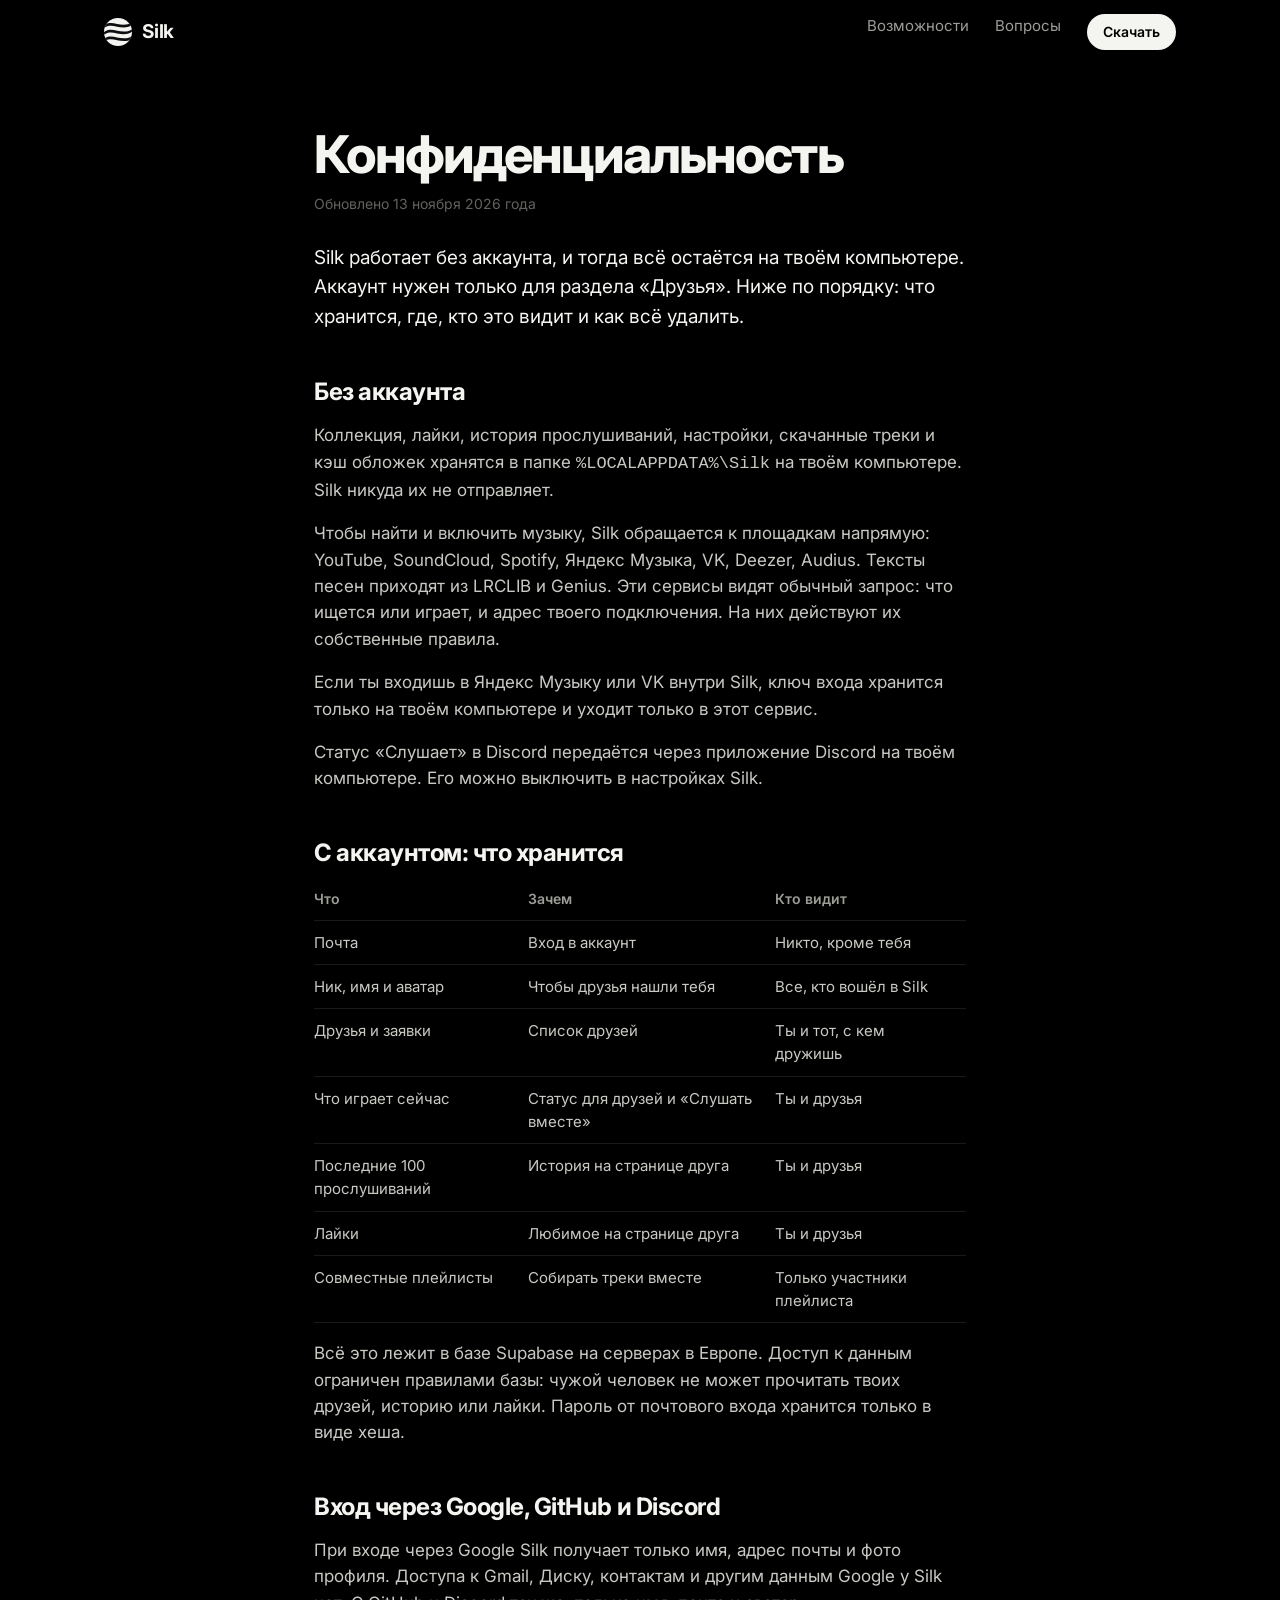
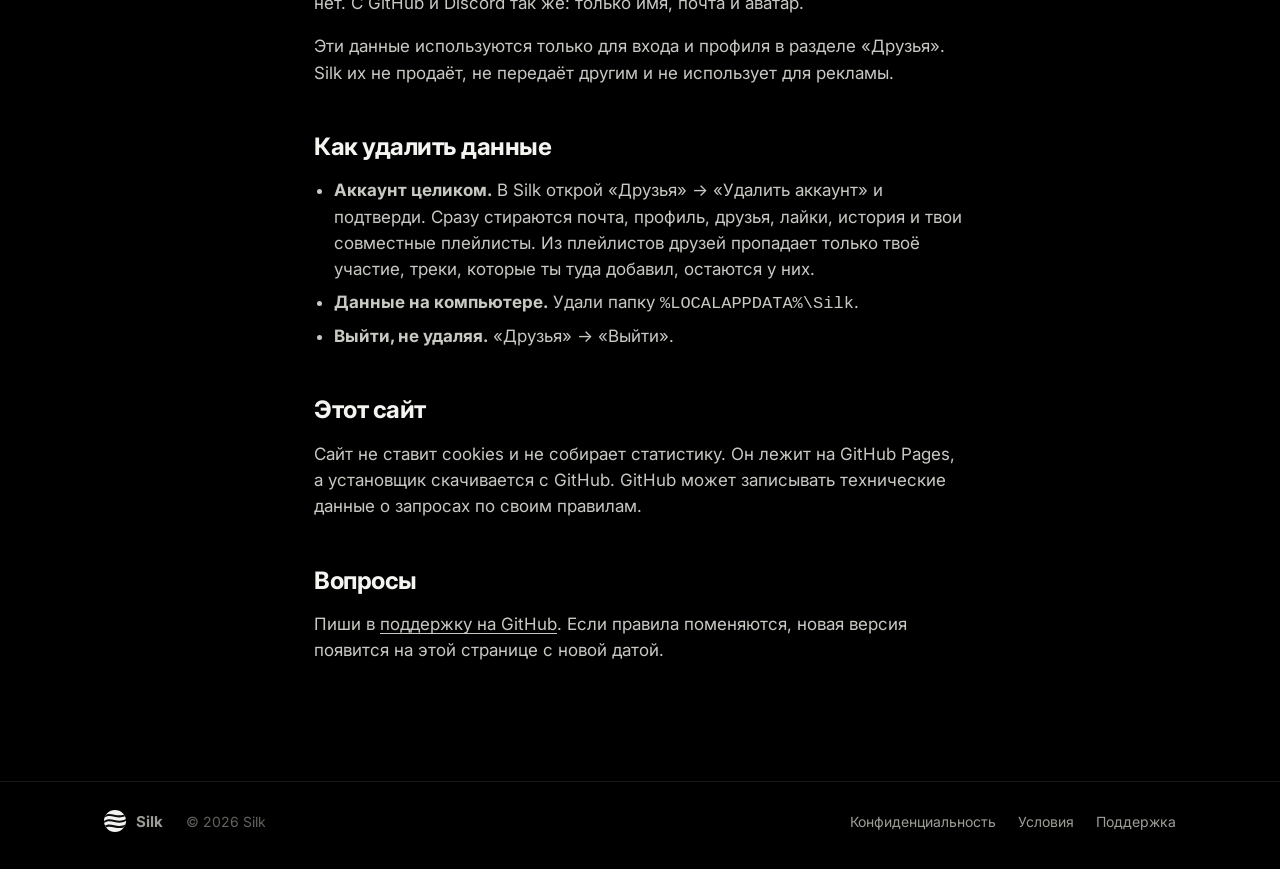
==== privacy.html @ de7ddfad "Сайт Silk: главная, конфиденциальность и условия Co-Authored-By: Claude Opus 5.5 <noreply@anthropic." ====
<!doctype html>
<html lang="ru">
<head>
<meta charset="utf-8">
<meta name="viewport" content="width=device-width, initial-scale=1">
<title>Конфиденциальность — Silk</title>
<meta name="description" content="Какие данные хранит Silk, кто их видит и как их удалить.">
<meta property="og:title" content="Конфиденциальность — Silk">
<meta property="og:description" content="Какие данные хранит Silk, кто их видит и как их удалить.">
<meta property="og:type" content="website">
<meta property="og:image" content="https://xxxilusha.github.io/silk/assets/shots/wave.webp">
<meta name="theme-color" content="#000000">
<link rel="icon" type="image/png" href="assets/favicon.png">
<link rel="apple-touch-icon" href="assets/apple-touch-icon.png">
<link rel="preload" href="assets/inter.woff2" as="font" type="font/woff2" crossorigin>
<link rel="stylesheet" href="assets/style.css">
</head>
<body>
<header class="top"><div class="wrap">
  <a class="brand" href="index.html"><svg viewBox="0 0 24 24" aria-hidden="true"><defs><clipPath id="lt"><circle cx="12" cy="12" r="12"/></clipPath></defs><circle cx="12" cy="12" r="12" fill="#f4f4f1"/><g clip-path="url(#lt)" fill="#0e0e10"><path d="M-1 7C7 -.5 15 10.500 25 3L25 5.300C15 12.800 7 1.800 -1 9.300Z"/><path d="M-1 12.850C7 5.350 15 16.350 25 8.850L25 11.150C15 18.650 7 7.650 -1 15.150Z"/><path d="M-1 18.700C7 11.200 15 22.200 25 14.700L25 17C15 24.500 7 13.500 -1 21Z"/></g></svg>Silk</a>
  <nav><a href="index.html#features">Возможности</a><a href="index.html#faq">Вопросы</a><a class="get" href="https://github.com/XXxilusha/silk/releases/latest/download/SilkSetup.exe">Скачать</a></nav>
</div></header>
<main class="doc">
<h1>Конфиденциальность</h1>
<p class="date">Обновлено 13 ноября 2026 года</p>
<p class="intro">Silk работает без аккаунта, и тогда всё остаётся на твоём компьютере. Аккаунт нужен только для раздела «Друзья». Ниже по порядку: что хранится, где, кто это видит и как всё удалить.</p>

<h2>Без аккаунта</h2>
<p>Коллекция, лайки, история прослушиваний, настройки, скачанные треки и кэш обложек хранятся в папке <code>%LOCALAPPDATA%\Silk</code> на твоём компьютере. Silk никуда их не отправляет.</p>
<p>Чтобы найти и включить музыку, Silk обращается к площадкам напрямую: YouTube, SoundCloud, Spotify, Яндекс Музыка, VK, Deezer, Audius. Тексты песен приходят из LRCLIB и Genius. Эти сервисы видят обычный запрос: что ищется или играет, и адрес твоего подключения. На них действуют их собственные правила.</p>
<p>Если ты входишь в Яндекс Музыку или VK внутри Silk, ключ входа хранится только на твоём компьютере и уходит только в этот сервис.</p>
<p>Статус «Слушает» в Discord передаётся через приложение Discord на твоём компьютере. Его можно выключить в настройках Silk.</p>

<h2>С аккаунтом: что хранится</h2>
<table>
  <thead><tr><th>Что</th><th>Зачем</th><th>Кто видит</th></tr></thead>
  <tbody>
    <tr><td>Почта</td><td>Вход в аккаунт</td><td>Никто, кроме тебя</td></tr>
    <tr><td>Ник, имя и аватар</td><td>Чтобы друзья нашли тебя</td><td>Все, кто вошёл в Silk</td></tr>
    <tr><td>Друзья и заявки</td><td>Список друзей</td><td>Ты и тот, с кем дружишь</td></tr>
    <tr><td>Что играет сейчас</td><td>Статус для друзей и «Слушать вместе»</td><td>Ты и друзья</td></tr>
    <tr><td>Последние 100 прослушиваний</td><td>История на странице друга</td><td>Ты и друзья</td></tr>
    <tr><td>Лайки</td><td>Любимое на странице друга</td><td>Ты и друзья</td></tr>
    <tr><td>Совместные плейлисты</td><td>Собирать треки вместе</td><td>Только участники плейлиста</td></tr>
  </tbody>
</table>
<p>Всё это лежит в базе Supabase на серверах в Европе. Доступ к данным ограничен правилами базы: чужой человек не может прочитать твоих друзей, историю или лайки. Пароль от почтового входа хранится только в виде хеша.</p>

<h2>Вход через Google, GitHub и Discord</h2>
<p>При входе через Google Silk получает только имя, адрес почты и фото профиля. Доступа к Gmail, Диску, контактам и другим данным Google у Silk нет. С GitHub и Discord так же: только имя, почта и аватар.</p>
<p>Эти данные используются только для входа и профиля в разделе «Друзья». Silk их не продаёт, не передаёт другим и не использует для рекламы.</p>

<h2>Как удалить данные</h2>
<ul>
  <li><b>Аккаунт целиком.</b> В Silk открой «Друзья» → «Удалить аккаунт» и подтверди. Сразу стираются почта, профиль, друзья, лайки, история и твои совместные плейлисты. Из плейлистов друзей пропадает только твоё участие, треки, которые ты туда добавил, остаются у них.</li>
  <li><b>Данные на компьютере.</b> Удали папку <code>%LOCALAPPDATA%\Silk</code>.</li>
  <li><b>Выйти, не удаляя.</b> «Друзья» → «Выйти».</li>
</ul>

<h2>Этот сайт</h2>
<p>Сайт не ставит cookies и не собирает статистику. Он лежит на GitHub Pages, а установщик скачивается с GitHub. GitHub может записывать технические данные о запросах по своим правилам.</p>

<h2>Вопросы</h2>
<p>Пиши в <a href="https://github.com/XXxilusha/silk/issues">поддержку на GitHub</a>. Если правила поменяются, новая версия появится на этой странице с новой датой.</p>

</main>
<footer><div class="wrap">
  <a class="brand" href="index.html"><svg viewBox="0 0 24 24" aria-hidden="true"><defs><clipPath id="lb"><circle cx="12" cy="12" r="12"/></clipPath></defs><circle cx="12" cy="12" r="12" fill="#f4f4f1"/><g clip-path="url(#lb)" fill="#0e0e10"><path d="M-1 7C7 -.5 15 10.500 25 3L25 5.300C15 12.800 7 1.800 -1 9.300Z"/><path d="M-1 12.850C7 5.350 15 16.350 25 8.850L25 11.150C15 18.650 7 7.650 -1 15.150Z"/><path d="M-1 18.700C7 11.200 15 22.200 25 14.700L25 17C15 24.500 7 13.500 -1 21Z"/></g></svg>Silk</a>
  <span>© 2026 Silk</span>
  <nav>
    <a href="privacy.html">Конфиденциальность</a>
    <a href="terms.html">Условия</a>
    <a href="https://github.com/XXxilusha/silk/issues">Поддержка</a>
  </nav>
</div></footer>
</body>
</html>
---- assets/style.css ----
/* Silk — сайт. Чёрный, белый и серые; шрифт тот же, что в плеере (Inter). */

@font-face {
  font-family: "Inter Silk";
  src: url("inter.woff2") format("woff2");
  font-weight: 100 900;
  font-display: swap;
}

:root {
  --black: #000;
  --ink: #f4f4f1;
  --mute: #9d9d98;
  --dim: #62625e;
  --faint: #2a2a28;
  --line: rgba(255, 255, 255, 0.1);
  --raise: rgba(255, 255, 255, 0.05);
  --live: #5ad27a;
  --wrap: 1120px;
  --gut: 24px;
  color-scheme: dark;
}

* { box-sizing: border-box; }

html { -webkit-text-size-adjust: 100%; scroll-behavior: smooth; }

body {
  margin: 0;
  background: var(--black);
  color: var(--ink);
  font-family: "Inter Silk", "Segoe UI Variable", "Segoe UI", system-ui, -apple-system, sans-serif;
  font-size: 17px;
  line-height: 1.55;
  font-feature-settings: "cv11", "ss03";
  -webkit-font-smoothing: antialiased;
}

a { color: inherit; }

:focus-visible { outline: 2px solid var(--ink); outline-offset: 3px; border-radius: 6px; }

.wrap { max-width: var(--wrap); margin: 0 auto; padding: 0 var(--gut); }

/* ---------- шапка */

.top {
  position: sticky; top: 0; z-index: 10;
  background: rgba(0, 0, 0, 0.72);
  backdrop-filter: saturate(140%) blur(14px);
  -webkit-backdrop-filter: saturate(140%) blur(14px);
}
.top .wrap { display: flex; align-items: center; height: 64px; gap: 28px; }
.brand { display: flex; align-items: center; gap: 10px; text-decoration: none; font-weight: 700; font-size: 19px; letter-spacing: -0.01em; }
.brand svg { width: 28px; height: 28px; }
.top nav { margin-left: auto; display: flex; gap: 26px; font-size: 15px; }
.top nav a { color: var(--mute); text-decoration: none; }
.top nav a:hover { color: var(--ink); }
.top .get { padding: 7px 16px; border-radius: 999px; background: var(--ink); color: var(--black); text-decoration: none; font-weight: 600; font-size: 14px; }

/* ---------- первый экран */

.hero { text-align: center; padding: 56px 0 40px; }

.orbit {
  position: relative;
  width: min(380px, 84vw); aspect-ratio: 1;
  margin: 0 auto 28px;
}
.orbit .ring {
  position: absolute; inset: 0; border-radius: 50%;
  border: 1px solid var(--line);
}
.orbit .ring.inner { inset: 22%; border-color: rgba(255, 255, 255, 0.06); }
.orbit .spin { position: absolute; inset: 0; animation: spin 90s linear infinite; }
.orbit .sat {
  position: absolute; width: 46px; height: 46px; margin: -23px 0 0 -23px;
  display: grid; place-items: center;
  border-radius: 50%; background: #0b0b0b; border: 1px solid var(--line);
  animation: spin 90s linear infinite reverse;
}
.orbit .sat svg { width: 22px; height: 22px; fill: var(--ink); }
.orbit .sat .ya { font-weight: 800; font-size: 19px; line-height: 1; }
.orbit .core {
  position: absolute; left: 50%; top: 50%; width: 34%; aspect-ratio: 1;
  transform: translate(-50%, -50%);
  filter: drop-shadow(0 0 40px rgba(255, 255, 255, 0.18));
}
.orbit .core svg { width: 100%; height: 100%; display: block; }
.flow { animation: flow 7s linear infinite; }
.flow.b2 { animation-duration: 9s; }
.flow.b3 { animation-duration: 11s; }

@keyframes spin { to { transform: rotate(360deg); } }
@keyframes flow { to { transform: translateX(-24px); } }

h1 {
  margin: 0 auto;
  font-size: clamp(42px, 7.4vw, 78px);
  line-height: 1.02;
  font-weight: 760;
  letter-spacing: -0.045em;
  max-width: 12ch;
}
.lead { margin: 20px auto 0; max-width: 34em; color: var(--mute); font-size: 19px; line-height: 1.5; }

.cta {
  display: inline-flex; align-items: center; gap: 10px;
  margin-top: 30px; height: 54px; padding: 0 28px;
  border-radius: 999px; background: var(--ink); color: var(--black);
  font-weight: 650; font-size: 17px; text-decoration: none;
  transition: transform 0.15s ease;
}
.cta:hover { transform: translateY(-1px); }
.cta svg { width: 20px; height: 20px; }
.fine { margin-top: 14px; color: var(--dim); font-size: 14px; }

/* ---------- скриншоты */

.screens { padding: 36px 0 24px; }
.window {
  position: relative; margin: 0 auto; max-width: 1080px;
  border-radius: 16px; overflow: hidden;
  border: 1px solid var(--line);
  box-shadow: 0 0 0 1px rgba(0, 0, 0, 0.6), 0 40px 120px -30px rgba(255, 255, 255, 0.14);
  background: #050505;
  aspect-ratio: 1400 / 812;
}
.window img { position: absolute; inset: 0; width: 100%; height: 100%; display: block; opacity: 0; transition: opacity 0.35s ease; }
.window img.on { opacity: 1; }

.tabs {
  display: flex; justify-content: center; gap: 6px;
  margin: 22px auto 0; padding: 4px; width: max-content; max-width: 100%;
  overflow-x: auto; scrollbar-width: none;
  border: 1px solid var(--line); border-radius: 999px;
}
.tabs::-webkit-scrollbar { display: none; }
.tabs button {
  flex: none; border: 0; background: transparent; color: var(--mute);
  font: inherit; font-size: 15px; font-weight: 550;
  padding: 8px 16px; border-radius: 999px; cursor: pointer;
}
.tabs button:hover { color: var(--ink); }
.tabs button[aria-selected="true"] { background: var(--ink); color: var(--black); }
.caption { min-height: 3.2em; margin: 16px auto 0; max-width: 36em; text-align: center; color: var(--mute); font-size: 16px; }

/* ---------- возможности */

.section { padding: 110px 0 20px; }
.section > .wrap > h2 { text-align: center; }
h2 { margin: 0; font-size: clamp(30px, 4.2vw, 44px); line-height: 1.1; font-weight: 720; letter-spacing: -0.035em; }
.section .sub { margin: 14px auto 0; max-width: 32em; text-align: center; color: var(--mute); }

.grid {
  display: grid; grid-template-columns: repeat(3, 1fr);
  column-gap: 56px; row-gap: 64px; margin-top: 72px;
}
.feat h3 { margin: 22px 0 6px; font-size: 19px; font-weight: 650; letter-spacing: -0.01em; }
.feat p { margin: 0; color: var(--mute); font-size: 15.5px; line-height: 1.55; max-width: 30em; }

/* мини-картинки: кусочки интерфейса плеера */
.mini { height: 132px; display: flex; flex-direction: column; justify-content: center; gap: 10px; }
.chips { display: flex; gap: 6px; flex-wrap: wrap; }
.chip { padding: 5px 11px; border-radius: 999px; border: 1px solid var(--line); color: var(--mute); font-size: 13px; }
.chip.on { background: var(--ink); color: var(--black); border-color: var(--ink); font-weight: 600; }
.wave { width: 100%; max-width: 280px; height: 40px; }
.wave path { fill: none; stroke: var(--ink); stroke-width: 1.5; stroke-linecap: round; }
.wave path + path { stroke: var(--dim); }

.field { display: flex; align-items: center; gap: 8px; height: 38px; padding: 0 14px; border-radius: 999px; background: var(--raise); border: 1px solid var(--line); font-size: 14px; max-width: 280px; }
.field svg { width: 15px; height: 15px; stroke: var(--mute); fill: none; stroke-width: 2; }
.caret { display: inline-block; width: 1.5px; height: 16px; background: var(--ink); margin-left: -4px; animation: blink 1.1s steps(1) infinite; }
@keyframes blink { 50% { opacity: 0; } }
.row { display: flex; align-items: center; gap: 10px; max-width: 280px; }
.cover { width: 34px; height: 34px; border-radius: 7px; background: linear-gradient(135deg, #3a3a38, #141413); flex: none; }
.bars { flex: 1; display: grid; gap: 6px; }
.bars i { display: block; height: 7px; border-radius: 4px; background: var(--faint); }
.bars i:first-child { width: 70%; background: #4a4a47; }
.bars i:last-child { width: 45%; }

.friend { display: flex; align-items: center; gap: 12px; }
.ava { position: relative; width: 42px; height: 42px; border-radius: 50%; display: grid; place-items: center; font-weight: 700; color: #111; flex: none; }
.ava.a { background: #8be0a0; }
.ava.b { background: #f0a2c8; width: 34px; height: 34px; font-size: 14px; }
.ava .dot { position: absolute; right: -1px; bottom: -1px; width: 12px; height: 12px; border-radius: 50%; background: var(--live); border: 2px solid var(--black); }
.friend b { display: block; font-size: 14px; font-weight: 600; }
.friend span { font-size: 13px; color: var(--mute); }
.friend.live span { color: #e9c58a; }
.btn-mini { margin-left: auto; padding: 5px 12px; border-radius: 999px; background: var(--ink); color: var(--black); font-size: 12px; font-weight: 600; white-space: nowrap; }

.eq { display: flex; align-items: flex-end; gap: 9px; height: 96px; }
.eq span { position: relative; width: 4px; height: 100%; border-radius: 2px; background: var(--faint); }
.eq span::after { content: ""; position: absolute; left: 50%; width: 12px; height: 12px; margin-left: -6px; border-radius: 50%; background: var(--ink); bottom: var(--v); }
.eq span::before { content: ""; position: absolute; left: 0; right: 0; bottom: 0; height: var(--v); border-radius: 2px; background: #6b6b67; }

.edit { position: relative; width: 150px; height: 92px; border: 1.5px dashed #8a8a86; border-radius: 12px; display: grid; place-items: center; }
.edit .play { width: 42px; height: 42px; border-radius: 50%; background: var(--ink); display: grid; place-items: center; }
.edit .play::after { content: ""; border-left: 12px solid var(--black); border-top: 7px solid transparent; border-bottom: 7px solid transparent; margin-left: 3px; }
.edit .grip { position: absolute; right: -6px; bottom: -6px; width: 12px; height: 12px; border-radius: 3px; background: var(--ink); }
.edit .tag { position: absolute; left: 0; top: -26px; font-size: 12px; color: var(--mute); }

.lyr { font-size: 15px; font-weight: 600; line-height: 1.75; color: #3d3d3a; }
.lyr .now { color: #6f6f6b; }
.lyr .now em { font-style: normal; color: var(--ink); }

.link { display: flex; align-items: center; gap: 8px; max-width: 290px; padding: 8px 12px; border-radius: 10px; border: 1px solid var(--line); font-size: 13px; color: var(--mute); white-space: nowrap; overflow: hidden; }
.link svg { width: 14px; height: 14px; flex: none; stroke: var(--mute); fill: none; stroke-width: 2; }
.got { font-size: 14px; color: var(--ink); }
.got b { font-weight: 650; }

.files { display: grid; gap: 8px; max-width: 280px; }
.file { display: flex; align-items: center; gap: 10px; font-size: 13px; color: var(--mute); }
.file .ext { width: 40px; padding: 3px 0; text-align: center; border-radius: 5px; background: var(--raise); border: 1px solid var(--line); font-size: 11px; font-weight: 700; color: var(--ink); letter-spacing: 0.02em; }
.file .track { flex: 1; height: 4px; border-radius: 2px; background: var(--faint); overflow: hidden; }
.file .track i { display: block; height: 100%; background: var(--ink); }

.hours { display: flex; align-items: flex-end; gap: 4px; height: 70px; }
.hours i { flex: 1; max-width: 9px; border-radius: 2px 2px 0 0; background: var(--faint); height: var(--h); }
.hours i.peak { background: var(--ink); }
.streak { font-size: 13px; color: var(--mute); }
.streak b { color: var(--ink); font-weight: 650; }

/* ---------- друзья: вход */

.join { display: flex; justify-content: center; flex-wrap: wrap; gap: 10px; margin-top: 30px; }
.join span { display: inline-flex; align-items: center; gap: 8px; padding: 9px 16px; border-radius: 999px; border: 1px solid var(--line); font-size: 15px; color: var(--mute); }
.join svg { width: 16px; height: 16px; fill: var(--ink); }

/* ---------- вопросы */

.faq { max-width: 760px; margin: 56px auto 0; }
.faq details { border-top: 1px solid var(--line); }
.faq details:last-child { border-bottom: 1px solid var(--line); }
.faq summary { list-style: none; cursor: pointer; padding: 22px 40px 22px 0; position: relative; font-size: 18px; font-weight: 600; }
.faq summary::-webkit-details-marker { display: none; }
.faq summary::after { content: ""; position: absolute; right: 6px; top: 50%; width: 10px; height: 10px; margin-top: -7px; border-right: 1.5px solid var(--mute); border-bottom: 1.5px solid var(--mute); transform: rotate(45deg); transition: transform 0.2s ease; }
.faq details[open] summary::after { transform: rotate(225deg); margin-top: -2px; }
.faq details p { margin: 0 0 22px; color: var(--mute); max-width: 40em; }

/* ---------- низ */

.end { text-align: center; padding: 120px 0 40px; }
.end h2 { max-width: 14ch; margin: 0 auto; }

footer { margin-top: 80px; border-top: 1px solid var(--line); }
footer .wrap { display: flex; align-items: center; gap: 24px; padding-top: 28px; padding-bottom: 40px; font-size: 14px; color: var(--dim); flex-wrap: wrap; }
footer .brand { font-size: 15px; color: var(--mute); }
footer .brand svg { width: 22px; height: 22px; }
footer nav { margin-left: auto; display: flex; gap: 22px; flex-wrap: wrap; }
footer nav a { color: var(--mute); text-decoration: none; }
footer nav a:hover { color: var(--ink); }

/* ---------- текстовые страницы */

.doc { max-width: 700px; margin: 0 auto; padding: 64px var(--gut) 20px; }
.doc h1 { margin: 0; max-width: none; font-size: clamp(36px, 6vw, 52px); letter-spacing: -0.04em; text-align: left; }
.doc .date { color: var(--dim); font-size: 14px; margin-top: 12px; }
.doc .intro { font-size: 19px; color: var(--ink); margin: 28px 0 0; }
.doc h2 { font-size: 24px; letter-spacing: -0.02em; margin: 48px 0 12px; }
.doc p, .doc li { color: #c9c9c4; }
.doc ul { padding-left: 20px; }
.doc li { margin: 6px 0; }
.doc table { width: 100%; border-collapse: collapse; margin: 12px 0; font-size: 15px; }
.doc th, .doc td { text-align: left; vertical-align: top; padding: 10px 12px 10px 0; border-bottom: 1px solid var(--line); }
.doc th { color: var(--mute); font-weight: 600; font-size: 14px; }
.doc td { color: #c9c9c4; }
.doc a { text-underline-offset: 3px; }

/* ---------- узкие экраны */

@media (max-width: 900px) {
  .grid { grid-template-columns: repeat(2, 1fr); column-gap: 36px; }
  .top nav a:not(.get) { display: none; }
}
@media (max-width: 600px) {
  :root { --gut: 16px; }
  body { font-size: 16px; }
  .hero { padding-top: 32px; }
  .lead { font-size: 17px; }
  .grid { grid-template-columns: 1fr; row-gap: 48px; margin-top: 48px; }
  .section { padding-top: 80px; }
  .tabs { justify-content: flex-start; }
  .window { border-radius: 10px; }
  .orbit .sat { width: 38px; height: 38px; margin: -19px 0 0 -19px; }
  .orbit .sat svg { width: 18px; height: 18px; }
  .doc table, .doc thead, .doc tbody, .doc tr, .doc th, .doc td { display: block; }
  .doc thead { display: none; }
  .doc td { border: 0; padding: 2px 0; }
  .doc tr { border-bottom: 1px solid var(--line); padding: 10px 0; }
  .doc td:first-child { color: var(--ink); font-weight: 600; }
  footer nav { margin-left: 0; }
}

@media (prefers-reduced-motion: reduce) {
  .orbit .spin, .orbit .sat, .flow, .caret { animation: none; }
  .window img { transition: none; }
  html { scroll-behavior: auto; }
}
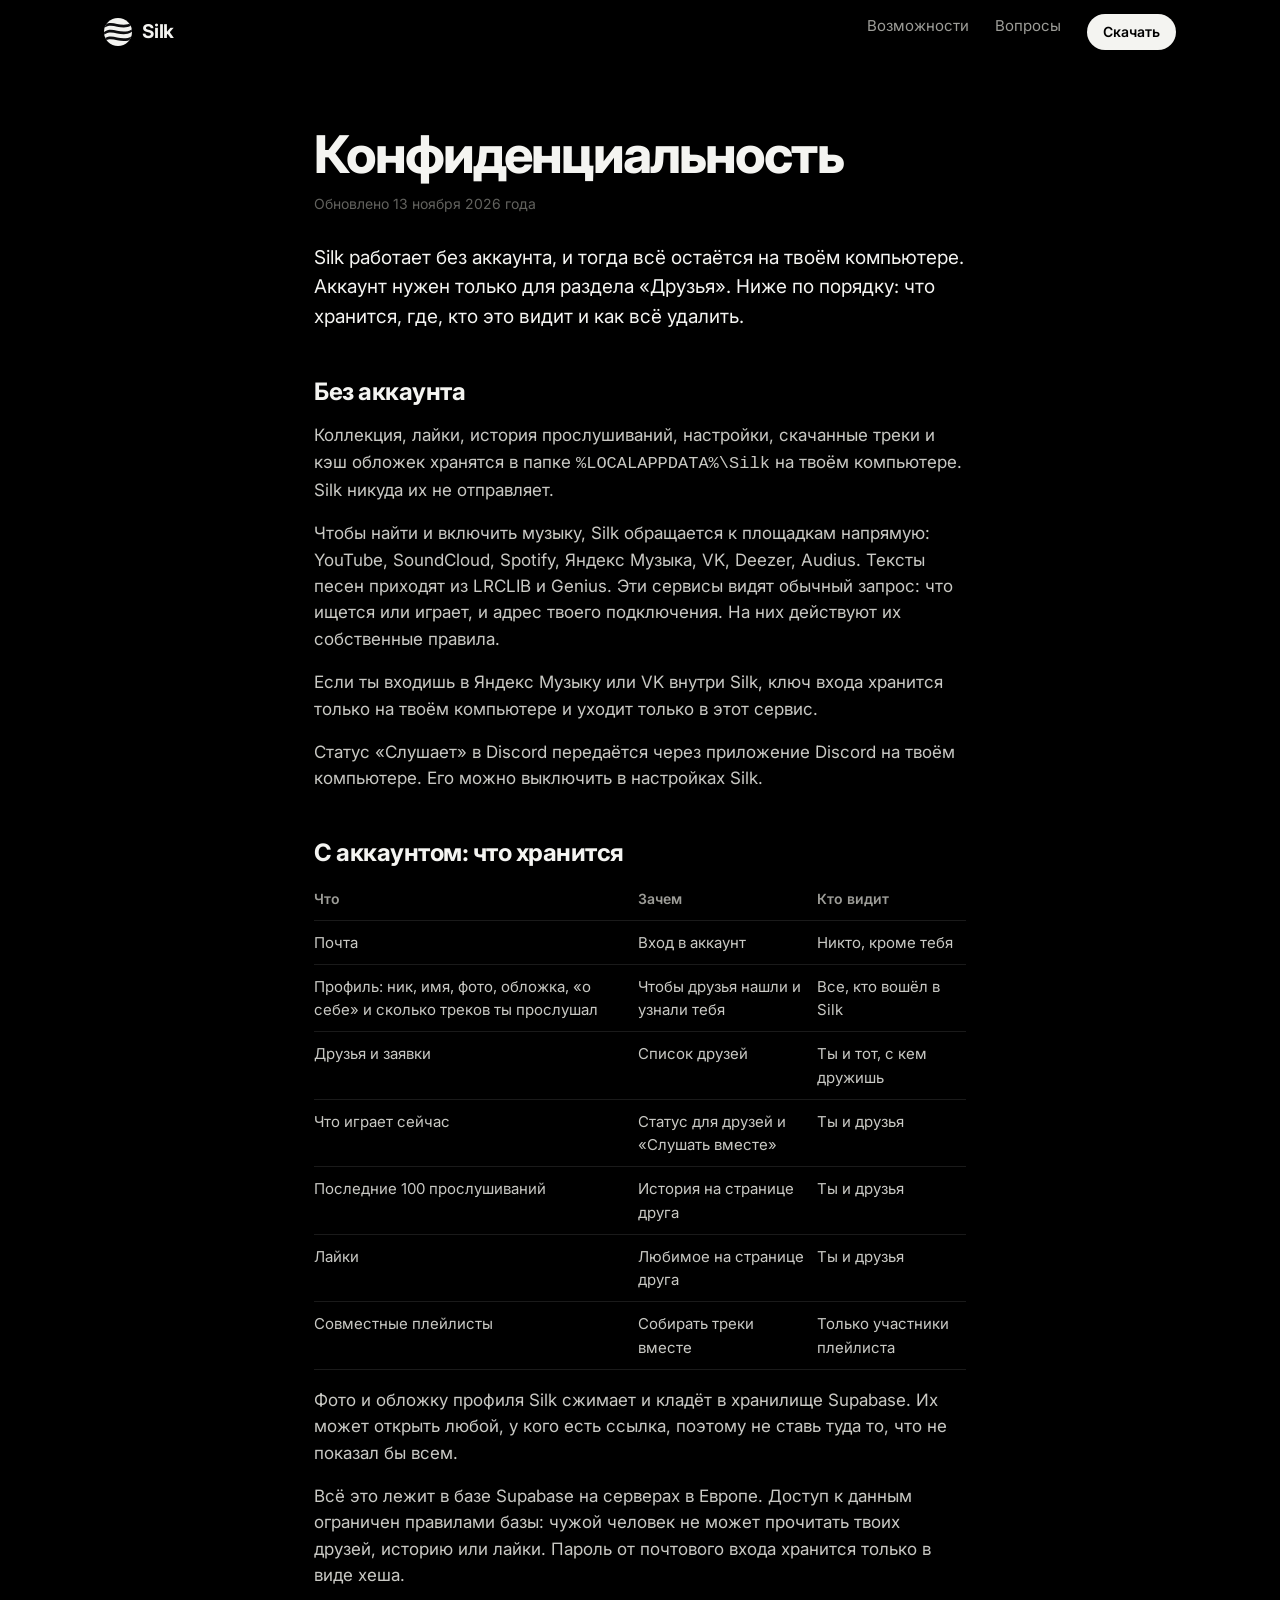
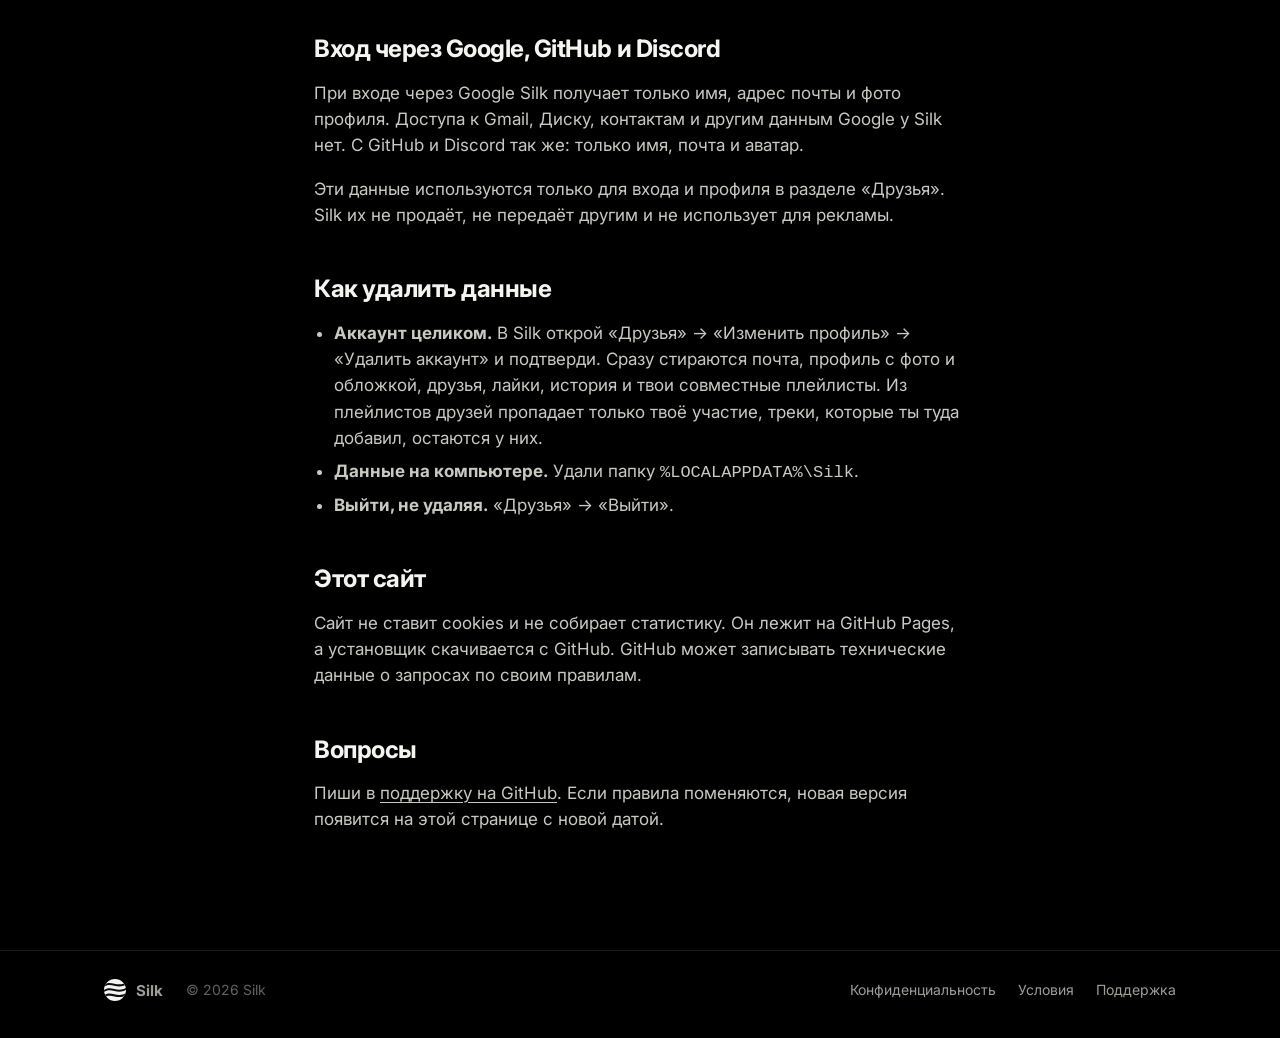
==== commit 057f1887: "Профиль как в соцсетях: тексты о данных и новый снимок друзей Co-Authored-By: Claude Opus 5.5 <norep" ====
--- a/privacy.html
+++ b/privacy.html
@@ -36,7 +36,7 @@
   <thead><tr><th>Что</th><th>Зачем</th><th>Кто видит</th></tr></thead>
   <tbody>
     <tr><td>Почта</td><td>Вход в аккаунт</td><td>Никто, кроме тебя</td></tr>
-    <tr><td>Ник, имя и аватар</td><td>Чтобы друзья нашли тебя</td><td>Все, кто вошёл в Silk</td></tr>
+    <tr><td>Профиль: ник, имя, фото, обложка, «о себе» и сколько треков ты прослушал</td><td>Чтобы друзья нашли и узнали тебя</td><td>Все, кто вошёл в Silk</td></tr>
     <tr><td>Друзья и заявки</td><td>Список друзей</td><td>Ты и тот, с кем дружишь</td></tr>
     <tr><td>Что играет сейчас</td><td>Статус для друзей и «Слушать вместе»</td><td>Ты и друзья</td></tr>
     <tr><td>Последние 100 прослушиваний</td><td>История на странице друга</td><td>Ты и друзья</td></tr>
@@ -44,6 +44,7 @@
     <tr><td>Совместные плейлисты</td><td>Собирать треки вместе</td><td>Только участники плейлиста</td></tr>
   </tbody>
 </table>
+<p>Фото и обложку профиля Silk сжимает и кладёт в хранилище Supabase. Их может открыть любой, у кого есть ссылка, поэтому не ставь туда то, что не показал бы всем.</p>
 <p>Всё это лежит в базе Supabase на серверах в Европе. Доступ к данным ограничен правилами базы: чужой человек не может прочитать твоих друзей, историю или лайки. Пароль от почтового входа хранится только в виде хеша.</p>
 
 <h2>Вход через Google, GitHub и Discord</h2>
@@ -52,7 +53,7 @@
 
 <h2>Как удалить данные</h2>
 <ul>
-  <li><b>Аккаунт целиком.</b> В Silk открой «Друзья» → «Удалить аккаунт» и подтверди. Сразу стираются почта, профиль, друзья, лайки, история и твои совместные плейлисты. Из плейлистов друзей пропадает только твоё участие, треки, которые ты туда добавил, остаются у них.</li>
+  <li><b>Аккаунт целиком.</b> В Silk открой «Друзья» → «Изменить профиль» → «Удалить аккаунт» и подтверди. Сразу стираются почта, профиль с фото и обложкой, друзья, лайки, история и твои совместные плейлисты. Из плейлистов друзей пропадает только твоё участие, треки, которые ты туда добавил, остаются у них.</li>
   <li><b>Данные на компьютере.</b> Удали папку <code>%LOCALAPPDATA%\Silk</code>.</li>
   <li><b>Выйти, не удаляя.</b> «Друзья» → «Выйти».</li>
 </ul>
